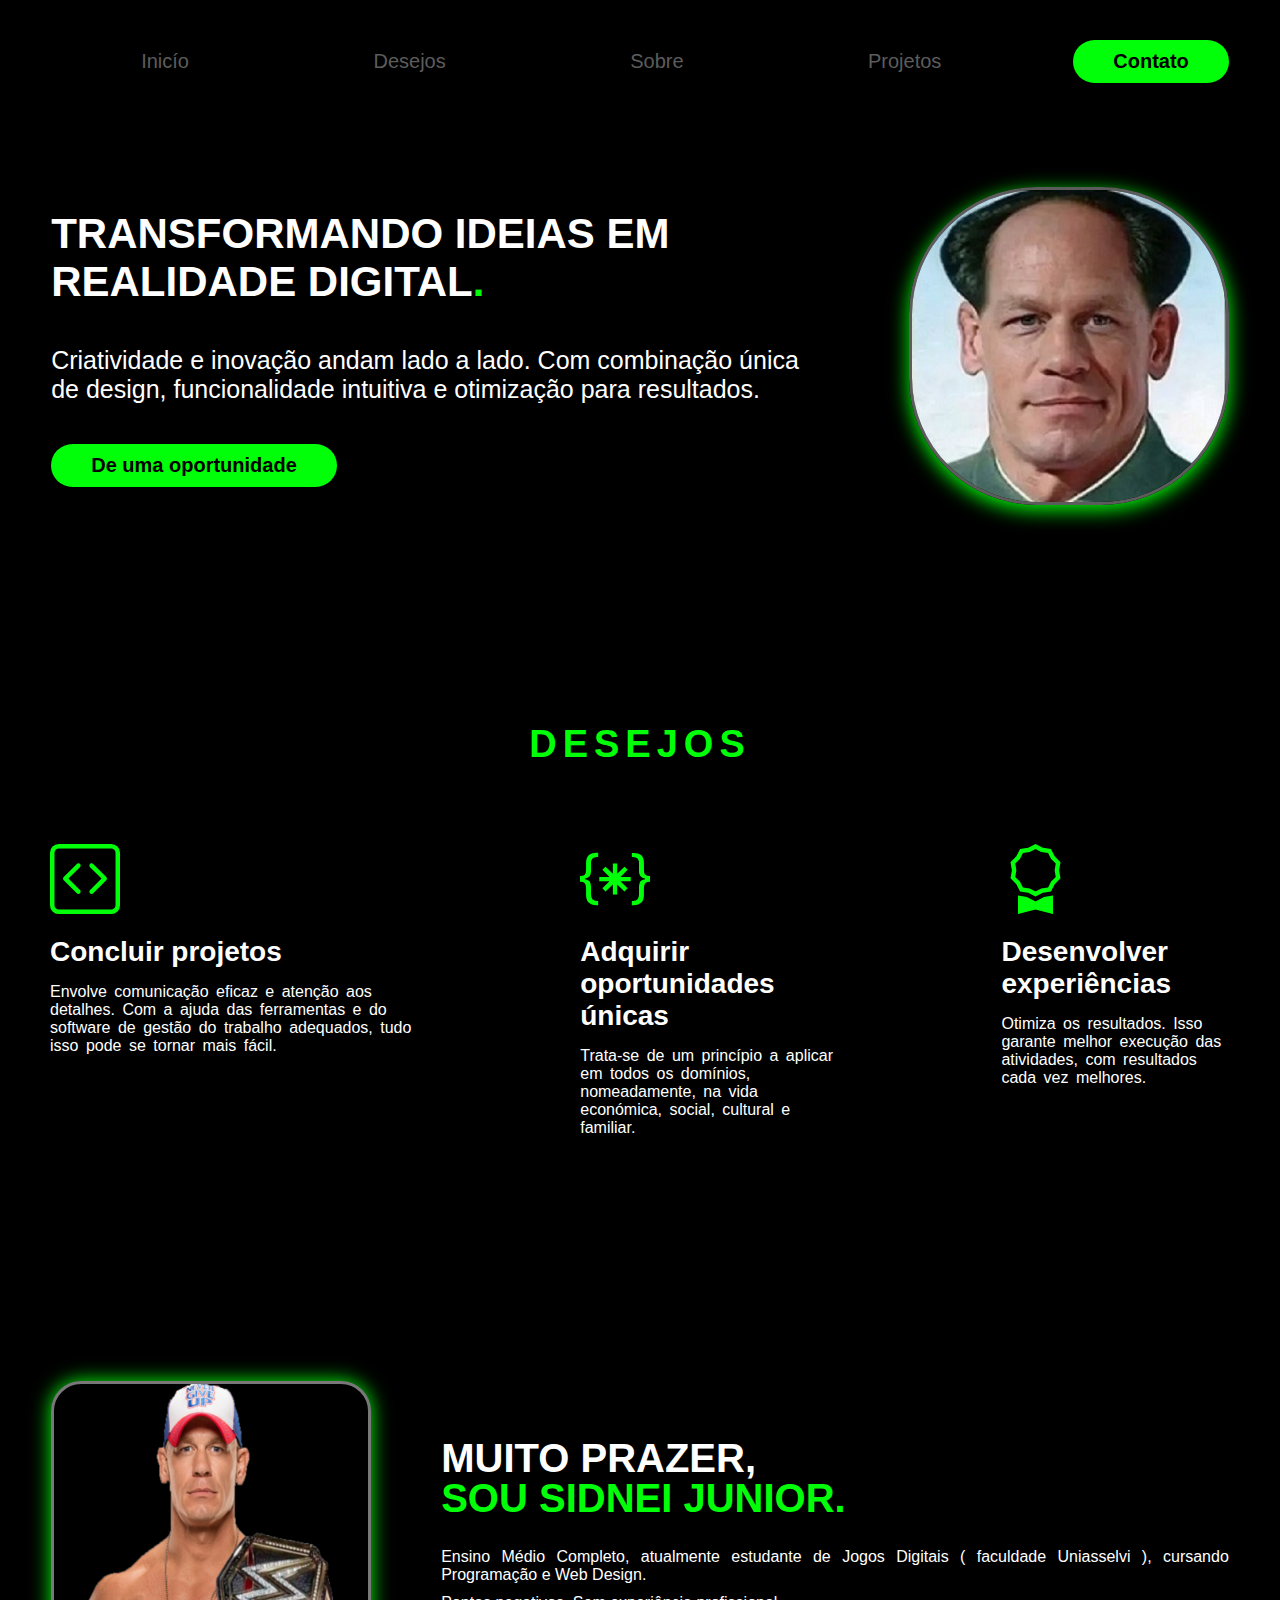
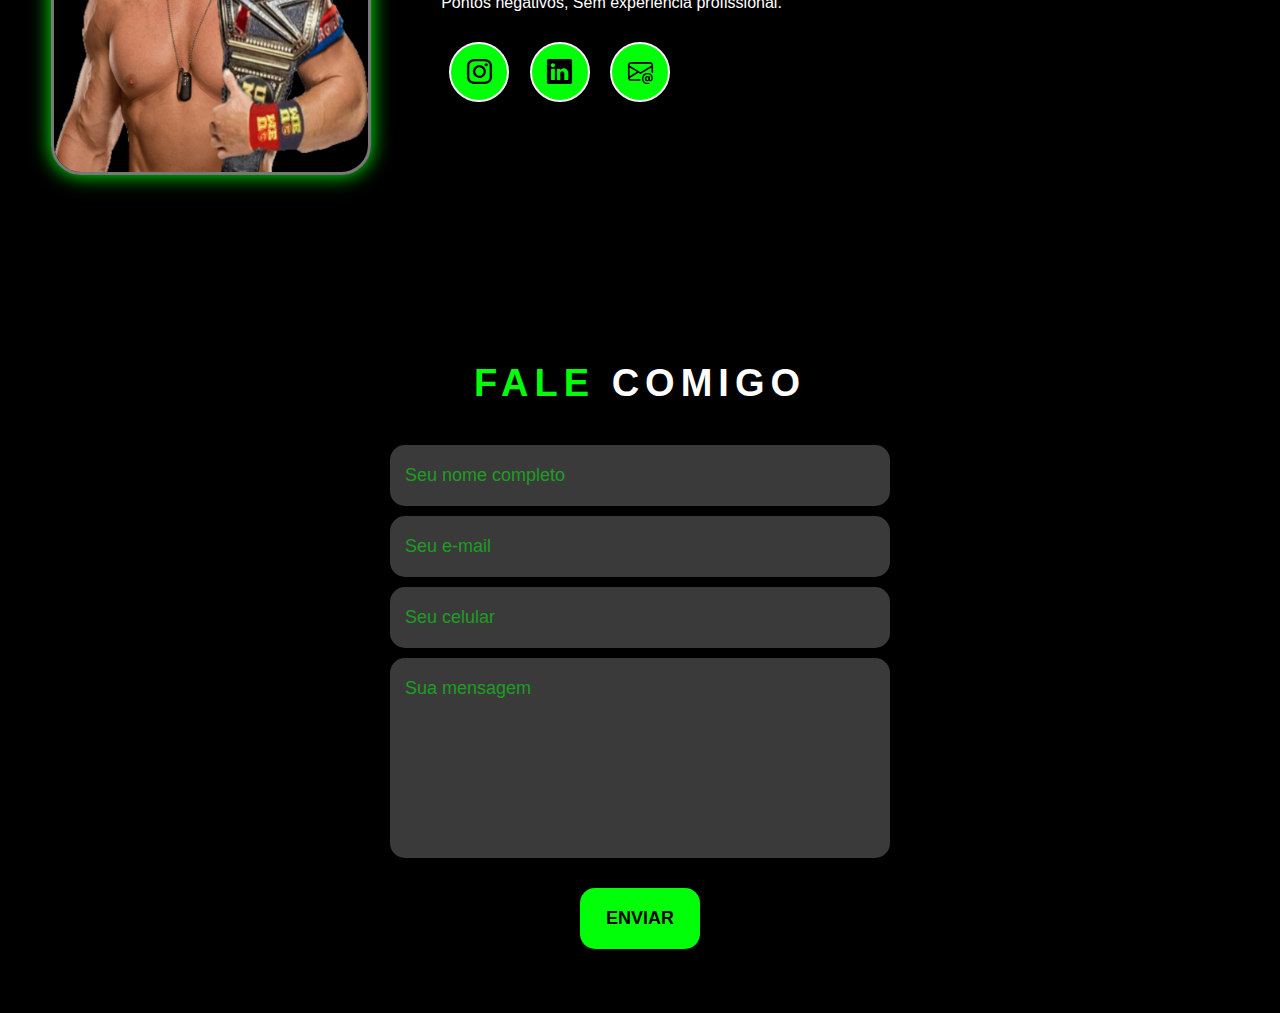
==== Portfólio/index.html @ b87bb200 "Add files via upload" ====
<!DOCTYPE html>
<html lang="pt-br">

<head>
    <meta charset="UTF-8">
    <meta name="viewport" content="width=device-width, initial-scale=1.0">
    <link rel="preconnect" href="https://fonts.googleapis.com">
    <link rel="preconnect" href="https://fonts.gstatic.com" crossorigin>
    <link rel="stylesheet" href="https://cdn.jsdelivr.net/npm/bootstrap-icons@1.11.1/font/bootstrap-icons.css">
    <link rel="stylesheet" href="style.css">
    <title>Portfólio Online</title>
</head>

<body>
    <header>
        <div class="interface">
            <nav class="menu">
                <ul>
                    <li><a href="#">Inicío</a></li>
                    <li><a href="#">Desejos</a></li>
                    <li><a href="#">Sobre</a></li>
                    <li><a href="#">Projetos</a></li>
                </ul>
            </nav>
            <div class="btn_contato">
                <a href="#">
                    <button>Contato</button>
                </a>
            </div>
        </div>
    </header>
    <main><!--A tag main refere-se ao conteúdo principal da pagina-->
        <section class="topo_site">
            <div class="interface">
                <div class="flex"><!--classe para os conteudos gerais-->
                    <div class="lado_esq">
                        <h1>TRANSFORMANDO IDEIAS EM REALIDADE DIGITAL<span>.</span></h1>
                        <p>Criatividade e inovação andam lado a lado. Com combinação única de design, funcionalidade
                            intuitiva e otimização para resultados.</p>
                        <div class="btn_contato">
                            <a href="#">
                                <button>De uma oportunidade</button>
                            </a>
                        </div>
                    </div>
                    <div class="image">
                        <img src="images/tome.jpg" alt="imagem">
                    </div>
                </div>
            </div>
        </section>
        <section class="desejos">
            <div class="interface">
                <h2 class="titulo">DESEJOS</h2>
                <div class="flex">
                    <div class="desejos_box">
                        <i class="bi bi-code-square"></i>
                    <h3>Concluir projetos</h3>
                    <p>Envolve comunicação eficaz e atenção aos detalhes. Com a ajuda das ferramentas e do software de gestão do trabalho adequados, tudo isso pode se tornar mais fácil.</p>
                    </div>
                    <div class="desejos_box">
                        <i class="bi bi-braces-asterisk"></i>
                    <h3>Adquirir oportunidades únicas</h3>
                    <p>Trata-se de um princípio a aplicar em todos os domínios, nomeadamente, na vida económica, social, cultural e familiar.</p>
                    </div>
                    <div class="desejos_box">
                        <i class="bi bi-award"></i>
                      <h3>Desenvolver experiências</h3>
                      <p>Otimiza os resultados. Isso garante melhor execução das atividades, com resultados cada vez melhores.</p>
                    </div>
                </div>
            </div>
        </section>
        <section class="sobre">
            <div class="interface">
                <div class="flex">
                    <div class="image_sobre">
                        <img src="images/jhoncena.png" alt="imagem_sobre">
                    </div>
                    <div class="txt_sobre">
                        <h2>MUITO PRAZER, <span>SOU SIDNEI JUNIOR.</span></h2>
                        <p>Ensino Médio Completo, atualmente estudante de Jogos Digitais ( faculdade Uniasselvi ), cursando Programação e Web Design.</p>
                        <p>Pontos negativos, Sem experiência profissional.</p>
                        <div class="btn_social">
                            <a href="#"><button><i class="bi bi-instagram"></i></button></a>
                            <a href="#"><button><i class="bi bi-linkedin"></i></button></a>
                            <a href="#"><button><i class="bi bi-envelope-at"></i></button></a>
                        </div>
                    </div>
                </div>
            </div>
        </section>
        <section class="formulario">
            <div class="interface">
                <h2 class="titulo">FALE <span>COMIGO</span></h2>
                <form action="">
                    <input type="text" name="" id="" placeholder="Seu nome completo" required>
                    <input type="text" name="" id="" placeholder="Seu e-mail" required>
                    <input type="text" name="" id="" placeholder="Seu celular">
                    <textarea name="" id="" placeholder="Sua mensagem" required></textarea>
                    <div class="btn_enviar">
                        <input type="submit" value="ENVIAR">
                    </div>
                </form>
            </div>
        </section>
    </main>
</body>

</html>
---- Portfólio/style.css ----
*{
    margin:0;
    padding: 0;
    box-sizing: border-box;
    font-family: 'Noto Sans', sans-serif;
}

body{
    background-color: black;
    height: 100vh;
}
.interface{
    max-width: 1280px;
    margin: 0 auto;
}
header{
    padding: 40px 4%;
}
header>.interface{
    display: flex;
    align-items: center;
    justify-content: space-between;
}
header a{
    color: #5c5c5c;
    text-decoration: none;
    display: inline-block;
    transition: .2s;
}
header a:hover{/*-Quando coloca o cursor no objeto-*/
    color: white;
    transform:scale(1.05);/*-Zoom-*/
} 
header nav ul{
    list-style-type:none;
}
header nav ul li{
    display: inline-block;
    padding: 0px 90px;
    font-size: 20px;
}
.btn_contato button{
    padding: 10px 40px;
    font-size: 20px;
    font-weight: 600;
    background-color: #00ff08;
    border: 0;
    border-radius: 30px;
    cursor: pointer;
    transition: .2s;
}
button:hover, form .btn_enviar input:hover{
    box-shadow: 0px 0px 8px #00ff08;
    transform: scale(1.05);
}
section.topo_site{
    padding: 5vw 4%;
    margin-bottom: 150px;
}
.flex{
    display: flex;
}
section.topo_site .flex{
    align-items: center;
    justify-content: center;
    gap: 90px;
} 
.topo_site h1{
    color: white;
    font-size: 42px;
}
.topo_site .lado_esq h1 span{
    color: #00ff08;
}
.topo_site .lado_esq p{
    color: white;
    margin: 40px 0px;
    font-size: 25px;
}
.topo_site .image img{
    width: 25vw;
    border-radius: 40%;
    border: 3px solid #5c5c5c;
    box-shadow: 0px 5px 20px #00ff08;
    position: relative;
    animation: flutuar 2s ease-in-out /*<-velocidade do objeto*/ infinite alternate;
}
@keyframes flutuar{
    0%{
        top:0;
    }
    100%{
        top:40px;
    }
}
section .desejos{
    padding: 5vw 4%;
}
section.desejos .flex{
    gap: 60px;
}
h2.titulo{
    color: #00ff08;
    font-size: 38px;
    text-align: center;
    letter-spacing: 6px;
    font-weight: 700;
}
h2.titulo span{
    color: white;
}
.desejos .desejos_box{
    color: white; 
    padding: 30px 50px;
    border-radius: 20px;
    margin-top: 45px;
    transition: .2s;
}
.desejos .desejos_box:hover{
    transform: scale(1.05);
    box-shadow: 0 0 20px rgba(255, 255, 255, 0.41);
}
.desejos .desejos_box i{
    font-size: 70px;
    color: #00ff08;
}
.desejos .desejos_box h3{
    font-size: 28px;
    margin: 15px 0;
}
.desejos .desejos_box p{
    word-spacing: 3px;
}
section.sobre{
    padding: 5vw 4%;
    margin-top: 150px;
}
.sobre .image_sobre img{
    width: 25vw;
    border: 3px solid rgba(255, 255, 255, 0.47);
    border-radius: 30px;
    box-shadow: 0px 0px 20px #00ff08;
}
.sobre .txt_sobre{
    color: white;
}
section.sobre .flex{
    align-items: center;
    gap:70px;
}
.sobre .txt_sobre h2{
    font-size: 40px;
    line-height: 40px;
    margin-bottom: 30px;
}
.sobre .txt_sobre h2 span{
    color: #00ff08;
    display: block;
}
.sobre .txt_sobre p{
    margin: 10px 0;
    text-align: justify;
}
.sobre .txt_sobre .btn_social button{
    width: 60px;
    height: 60px;
    border-radius: 50%;
    border: 2px solid white;
    background-color: #00ff08;
    font-size: 25px;
    cursor: pointer;
    margin: 20px 8px;
    transition: .2s;
}
section.formulario{
    padding: 5vw 4%;
    margin-top: 55px;
}
form{
    max-width: 500px;
    margin: 0 auto;
    display: flex;
    justify-content: center;
    flex-direction: column;
    gap:10px;
    margin-top: 40px;
}
form input, form textarea{
    width: 100%;
    background-color: rgb(58, 58, 58);
    border: 0;
    outline: 0;
    padding: 20px 15px;
    border-radius: 15px;
    color: white;
    font-size: 18px;
}
form input::placeholder{
    color: #00ff0883;
}
form textarea::placeholder{
    color: #00ff0883;
}
form textarea{
    resize: none;
    height: 200px;
}
form .btn_enviar{
    margin-top: 20px;
    text-align: center;
}
form .btn_enviar input{
    width: 120px;
    background-color: #00ff08;
    color: black;
    font-weight: 600;
    cursor: pointer;
    transition: .2s;
}
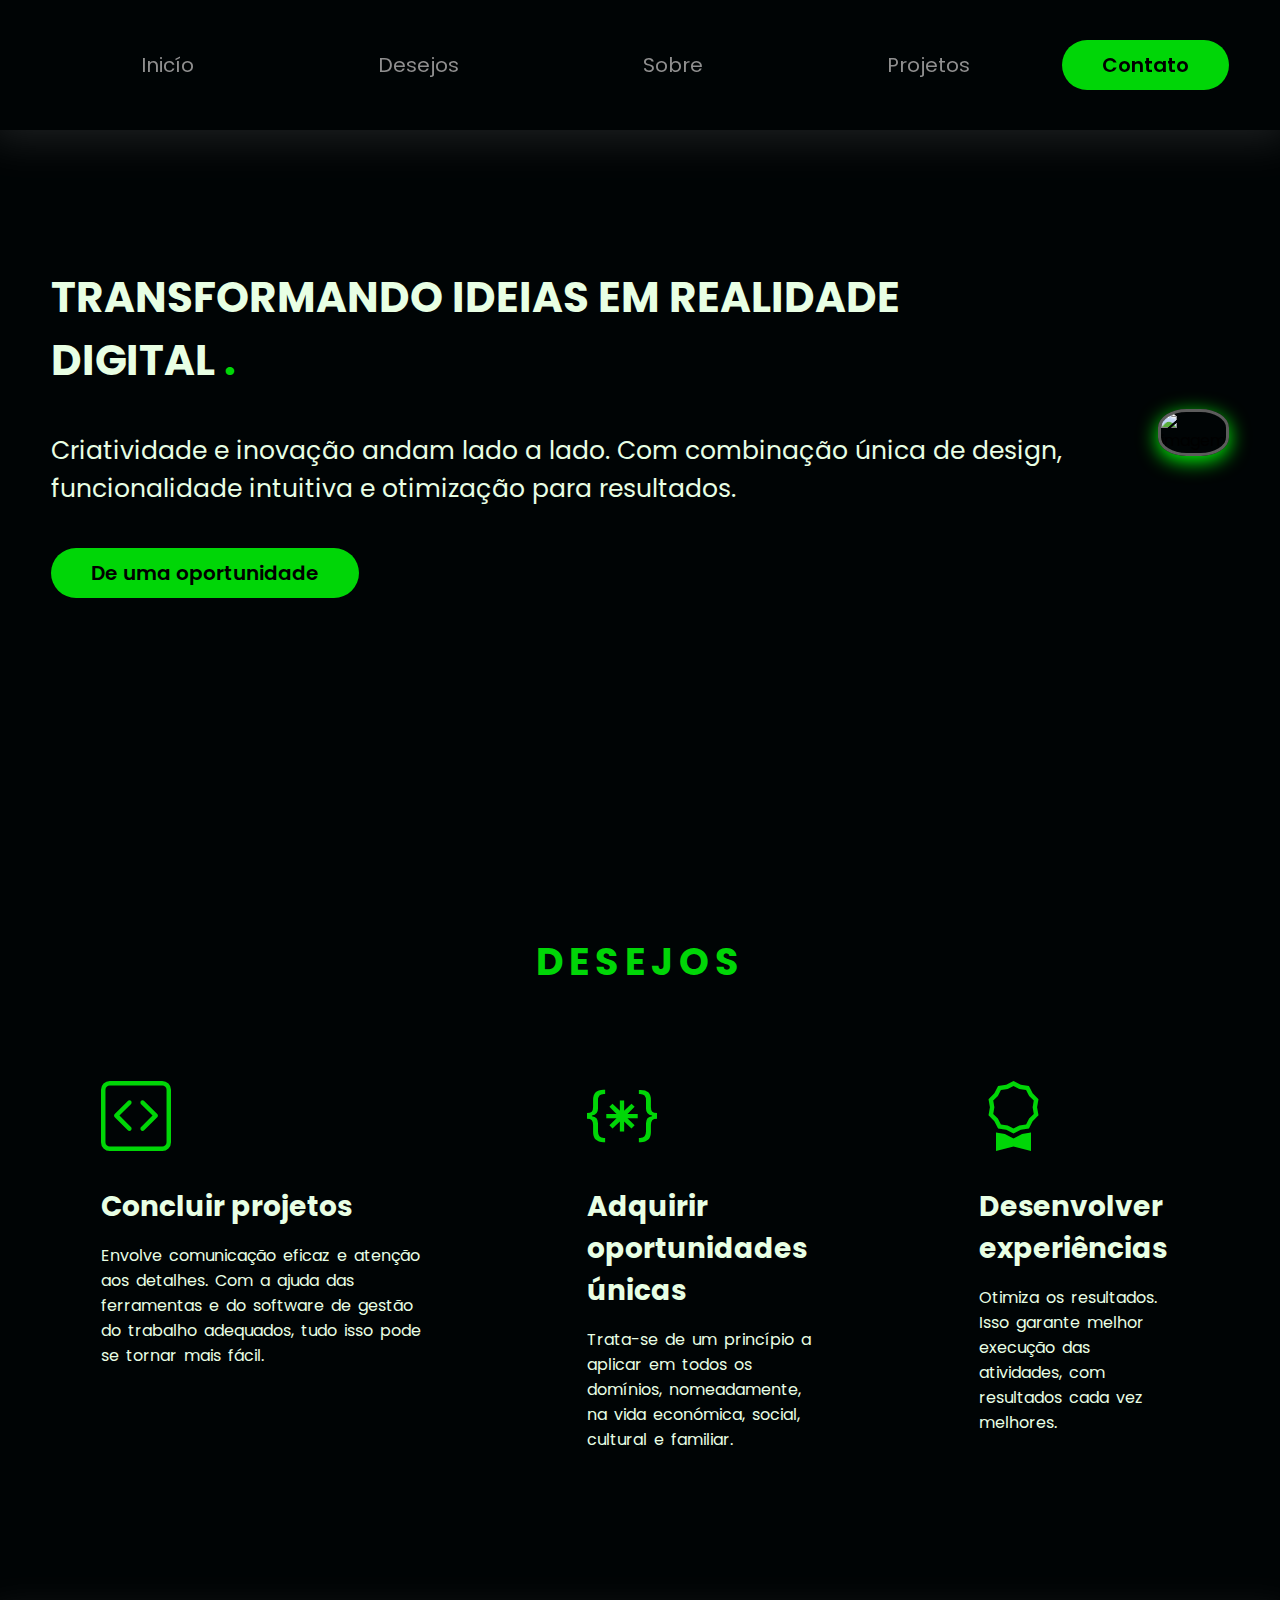
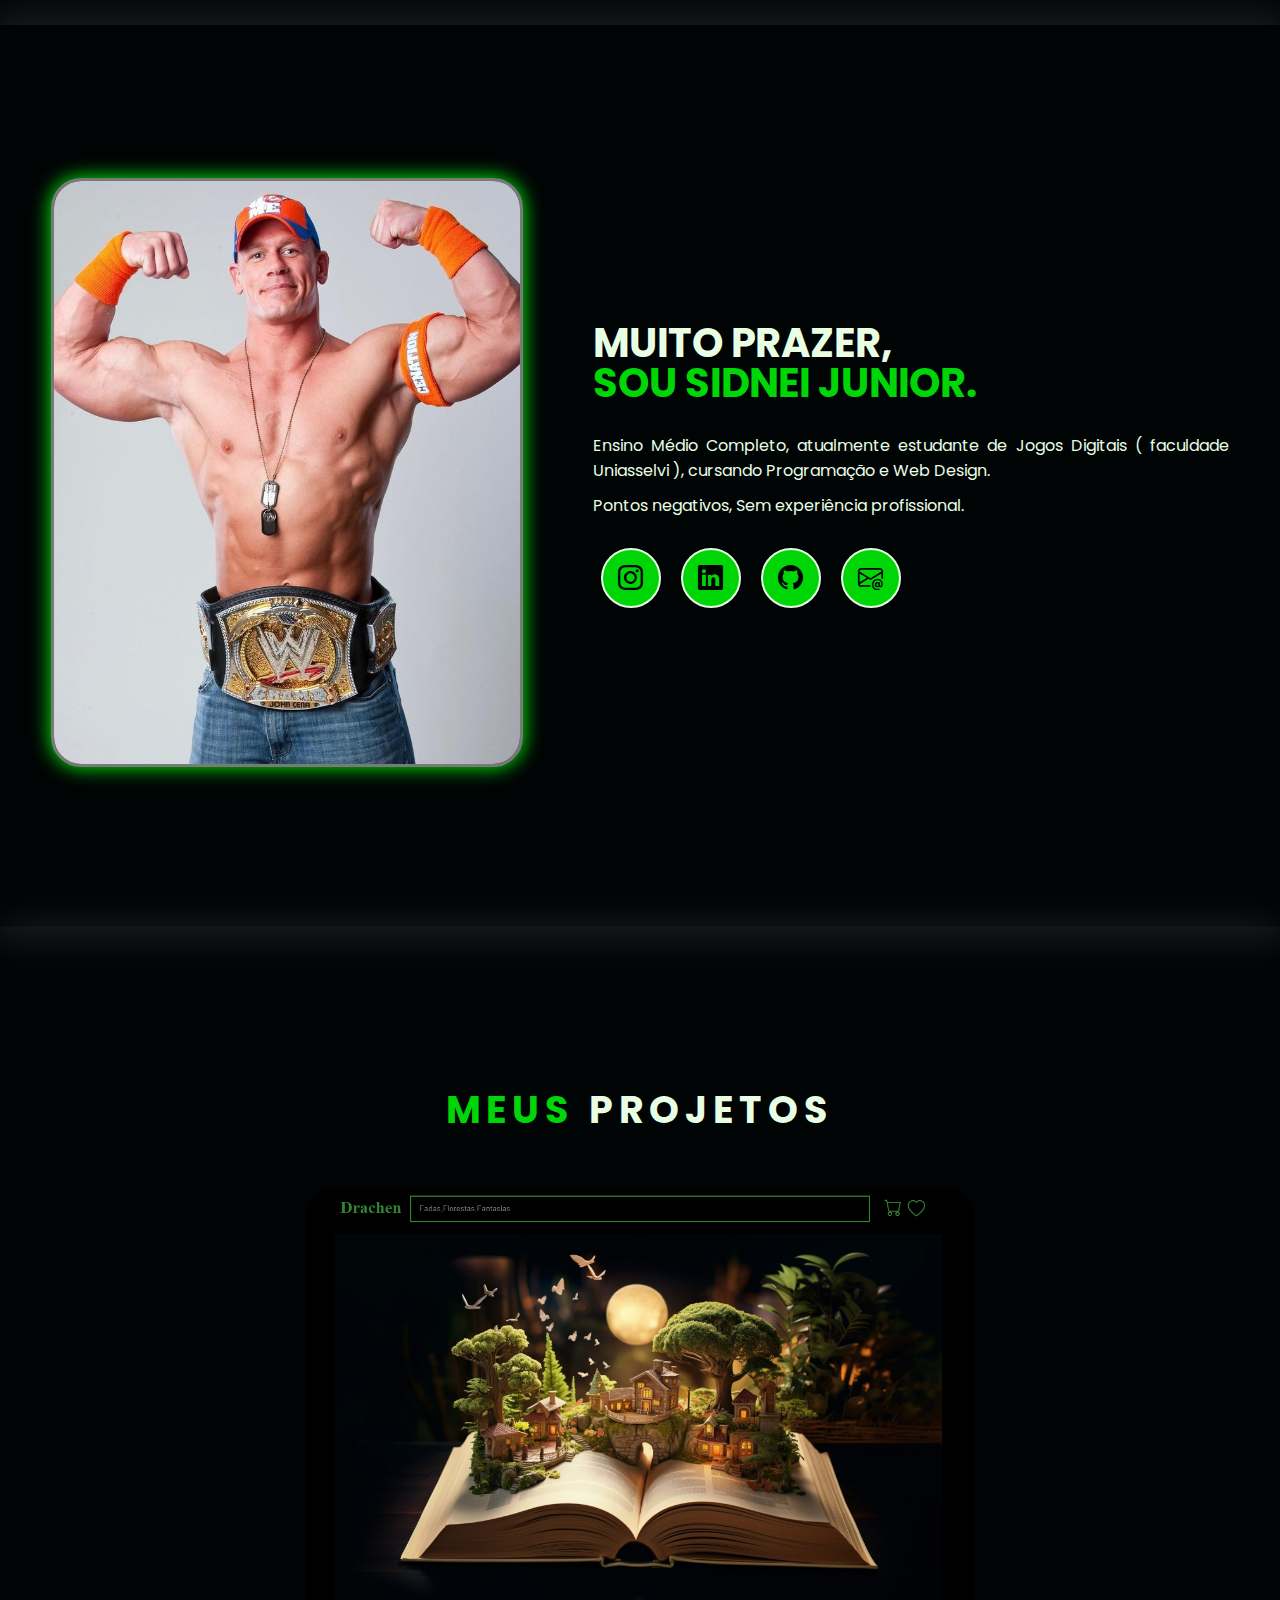
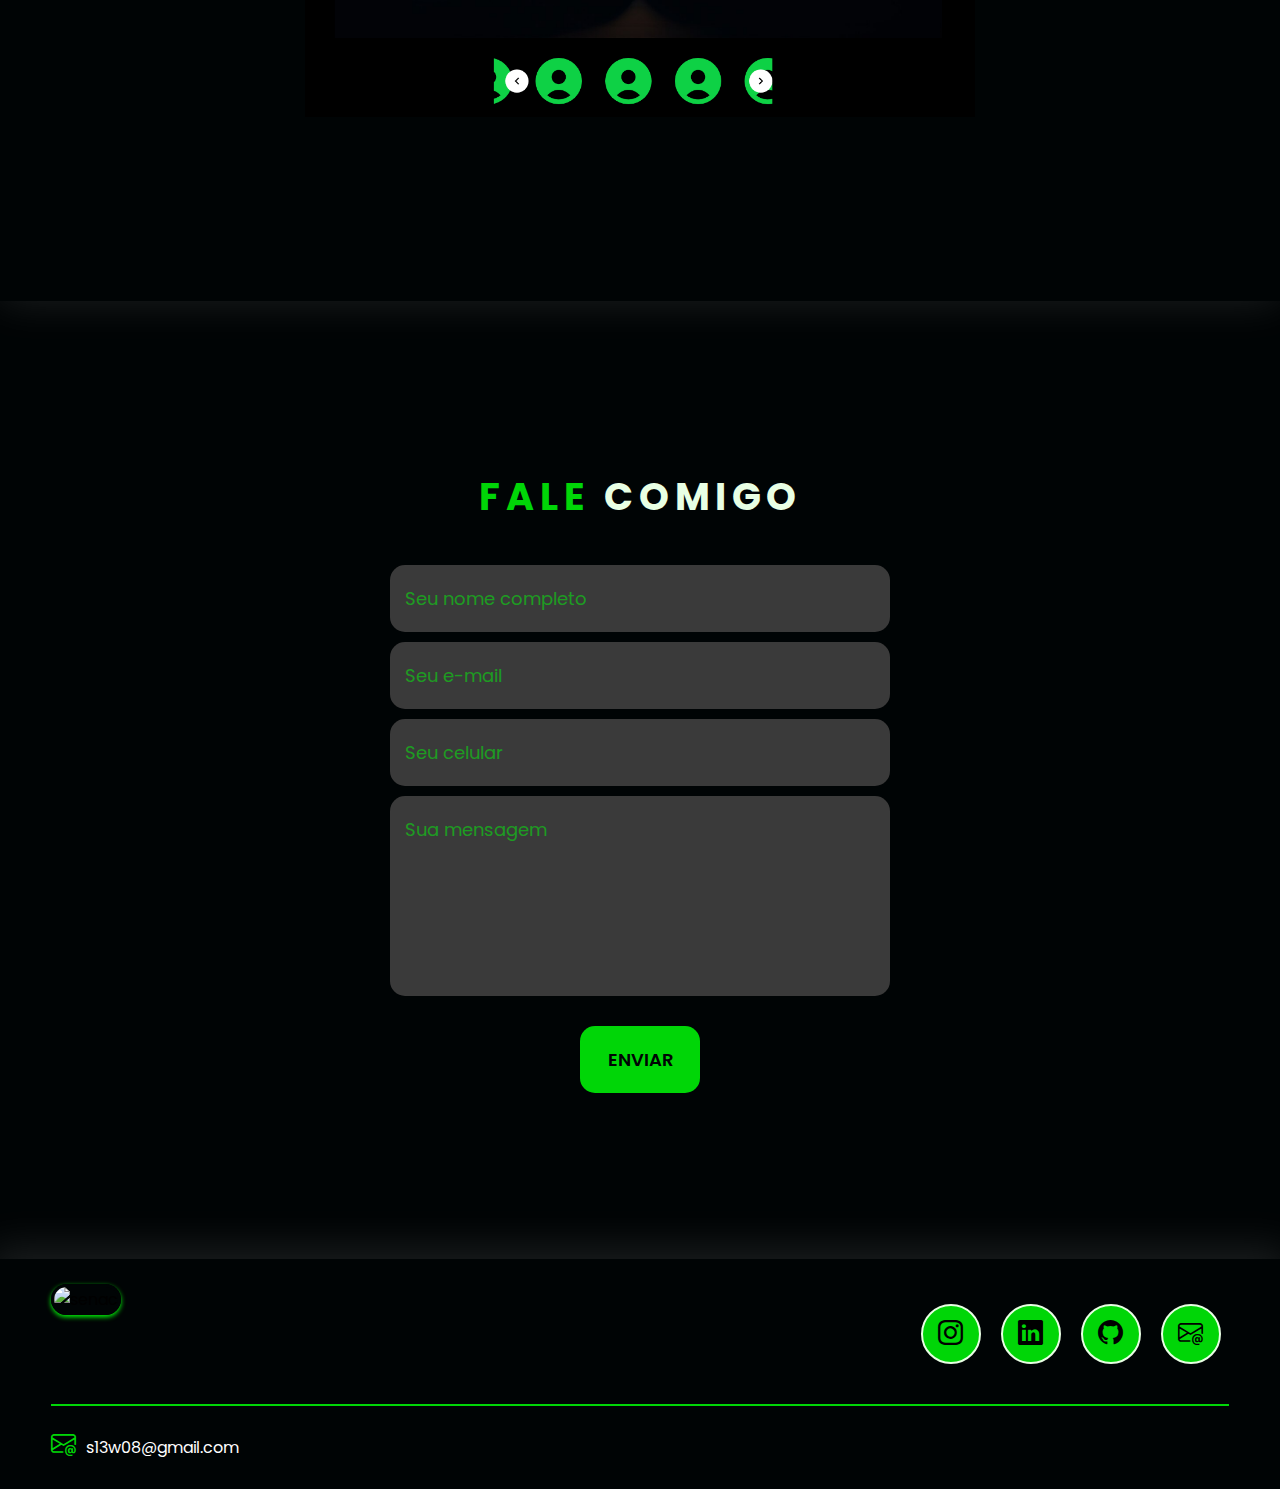
==== commit dbe11837: "Add files via upload" ====
--- a/Portfólio/index.html
+++ b/Portfólio/index.html
@@ -6,6 +6,7 @@
     <meta name="viewport" content="width=device-width, initial-scale=1.0">
     <link rel="preconnect" href="https://fonts.googleapis.com">
     <link rel="preconnect" href="https://fonts.gstatic.com" crossorigin>
+    <link href="https://fonts.googleapis.com/css2?family=Poppins:wght@100;200;300;400&display=swap" rel="stylesheet">
     <link rel="stylesheet" href="https://cdn.jsdelivr.net/npm/bootstrap-icons@1.11.1/font/bootstrap-icons.css">
     <link rel="stylesheet" href="style.css">
     <title>Portfólio Online</title>
@@ -16,25 +17,25 @@
         <div class="interface">
             <nav class="menu">
                 <ul>
-                    <li><a href="#">Inicío</a></li>
-                    <li><a href="#">Desejos</a></li>
-                    <li><a href="#">Sobre</a></li>
-                    <li><a href="#">Projetos</a></li>
+                    <li><a href="#inicio">Inicío</a></li>
+                    <li><a href="#desejos">Desejos</a></li>
+                    <li><a href="#sobre">Sobre</a></li>
+                    <li><a href="#projetos">Projetos</a></li>
                 </ul>
             </nav>
             <div class="btn_contato">
-                <a href="#">
+                <a href="#contato">
                     <button>Contato</button>
                 </a>
             </div>
         </div>
     </header>
     <main><!--A tag main refere-se ao conteúdo principal da pagina-->
-        <section class="topo_site">
+        <section class="topo_site" id="inicio">
             <div class="interface">
                 <div class="flex"><!--classe para os conteudos gerais-->
                     <div class="lado_esq">
-                        <h1>TRANSFORMANDO IDEIAS EM REALIDADE DIGITAL<span>.</span></h1>
+                        <h1>TRANSFORMANDO IDEIAS EM REALIDADE DIGITAL<span> .</span></h1>
                         <p>Criatividade e inovação andam lado a lado. Com combinação única de design, funcionalidade
                             intuitiva e otimização para resultados.</p>
                         <div class="btn_contato">
@@ -46,51 +47,64 @@
                     <div class="image">
                         <img src="images/tome.jpg" alt="imagem">
                     </div>
-                </div>
+                </div> 
             </div>
         </section>
-        <section class="desejos">
+        <section class="desejos" id="desejos">
             <div class="interface">
                 <h2 class="titulo">DESEJOS</h2>
                 <div class="flex">
                     <div class="desejos_box">
                         <i class="bi bi-code-square"></i>
-                    <h3>Concluir projetos</h3>
-                    <p>Envolve comunicação eficaz e atenção aos detalhes. Com a ajuda das ferramentas e do software de gestão do trabalho adequados, tudo isso pode se tornar mais fácil.</p>
+                        <h3>Concluir projetos</h3>
+                        <p>Envolve comunicação eficaz e atenção aos detalhes. Com a ajuda das ferramentas e do software
+                            de gestão do trabalho adequados, tudo isso pode se tornar mais fácil.</p>
                     </div>
                     <div class="desejos_box">
                         <i class="bi bi-braces-asterisk"></i>
-                    <h3>Adquirir oportunidades únicas</h3>
-                    <p>Trata-se de um princípio a aplicar em todos os domínios, nomeadamente, na vida económica, social, cultural e familiar.</p>
+                        <h3>Adquirir oportunidades únicas</h3>
+                        <p>Trata-se de um princípio a aplicar em todos os domínios, nomeadamente, na vida económica,
+                            social, cultural e familiar.</p>
                     </div>
                     <div class="desejos_box">
                         <i class="bi bi-award"></i>
-                      <h3>Desenvolver experiências</h3>
-                      <p>Otimiza os resultados. Isso garante melhor execução das atividades, com resultados cada vez melhores.</p>
+                        <h3>Desenvolver experiências</h3>
+                        <p>Otimiza os resultados. Isso garante melhor execução das atividades, com resultados cada vez
+                            melhores.</p>
                     </div>
                 </div>
             </div>
         </section>
-        <section class="sobre">
+        <section class="sobre" id="sobre">
             <div class="interface">
                 <div class="flex">
                     <div class="image_sobre">
-                        <img src="images/jhoncena.png" alt="imagem_sobre">
+                        <img src="images/jhoncena apenas.jpg" alt="imagem_sobre">
                     </div>
                     <div class="txt_sobre">
                         <h2>MUITO PRAZER, <span>SOU SIDNEI JUNIOR.</span></h2>
-                        <p>Ensino Médio Completo, atualmente estudante de Jogos Digitais ( faculdade Uniasselvi ), cursando Programação e Web Design.</p>
+                        <p>Ensino Médio Completo, atualmente estudante de Jogos Digitais ( faculdade Uniasselvi ),
+                            cursando Programação e Web Design.</p>
                         <p>Pontos negativos, Sem experiência profissional.</p>
                         <div class="btn_social">
                             <a href="#"><button><i class="bi bi-instagram"></i></button></a>
                             <a href="#"><button><i class="bi bi-linkedin"></i></button></a>
+                            <a href="#"><button><i class="bi bi-github"></i></button></a>
                             <a href="#"><button><i class="bi bi-envelope-at"></i></button></a>
                         </div>
                     </div>
                 </div>
             </div>
         </section>
-        <section class="formulario">
+        <section class="portfolio" id="projetos">
+            <div class="interface">
+                <h2 class="titulo">MEUS<span> PROJETOS</span></h2>
+                <div class="flex">
+                    <div class="img_port" style="background-image: url(images/drachen.png);"></div>
+                </div>
+            </div>
+        </section>
+        <section class="formulario" id="contato">
             <div class="interface">
                 <h2 class="titulo">FALE <span>COMIGO</span></h2>
                 <form action="">
@@ -105,6 +119,27 @@
             </div>
         </section>
     </main>
+    <footer>
+        <div class="interface">
+            <div class="linha_footer">
+                <div class="flex">
+                    <div class="logo_footer">
+                        <img src="images/outra.jpg" alt="senac">
+                    </div>
+                    <div class="btn_social">
+                        <a href="#"><button><i class="bi bi-instagram"></i></button></a>
+                        <a href="#"><button><i class="bi bi-linkedin"></i></button></a>
+                        <a href="#"><button><i class="bi bi-github"></i></button></a>
+                        <a href="#"><button><i class="bi bi-envelope-at"></i></button></a>
+                    </div>
+                </div>
+            </div>
+            <div class="linha_footer borda">
+                <p><i class="bi bi-envelope-at"></i><a href="mailto:s13w08@gmail.com">s13w08@gmail.com</a></p>
+            </div>
+        </div>
+    </footer>
+    <script src="script.js"></script>
 </body>
 
 </html>--- a/Portfólio/style.css
+++ b/Portfólio/style.css
@@ -2,12 +2,15 @@
     margin:0;
     padding: 0;
     box-sizing: border-box;
-    font-family: 'Noto Sans', sans-serif;
+    font-family: 'Poppins', sans-serif;
 }
 
 body{
-    background-color: black;
+    background-color: #000405;
     height: 100vh;
+}
+html{
+    scroll-behavior: smooth;
 }
 .interface{
     max-width: 1280px;
@@ -15,6 +18,13 @@
 }
 header{
     padding: 40px 4%;
+    box-shadow: 0 0 40px 10px #ffffff1d;
+    position: fixed;
+    top: 0;
+    left: 0;
+    right: 0;
+    z-index: 1;
+    background-color: #000405;
 }
 header>.interface{
     display: flex;
@@ -22,13 +32,13 @@
     justify-content: space-between;
 }
 header a{
-    color: #5c5c5c;
+    color: #8F8F8F;
     text-decoration: none;
     display: inline-block;
     transition: .2s;
 }
 header a:hover{/*-Quando coloca o cursor no objeto-*/
-    color: white;
+    color: #fff;
     transform:scale(1.05);/*-Zoom-*/
 } 
 header nav ul{
@@ -43,37 +53,39 @@
     padding: 10px 40px;
     font-size: 20px;
     font-weight: 600;
-    background-color: #00ff08;
+    background-color: #00D607;
     border: 0;
     border-radius: 30px;
     cursor: pointer;
-    transition: .2s;
-}
+    transition: .2s;   
+}
+
 button:hover, form .btn_enviar input:hover{
     box-shadow: 0px 0px 8px #00ff08;
     transform: scale(1.05);
 }
-section.topo_site{
-    padding: 5vw 4%;
-    margin-bottom: 150px;
+.topo_site{
+    padding: 13vw 4%;
+    margin-bottom: 40px;
+    margin-top: 100px;
 }
 .flex{
     display: flex;
 }
-section.topo_site .flex{
+.topo_site .flex{
     align-items: center;
     justify-content: center;
     gap: 90px;
 } 
 .topo_site h1{
-    color: white;
+    color: #E8FFE4;
     font-size: 42px;
 }
 .topo_site .lado_esq h1 span{
-    color: #00ff08;
+    color: #00D607;
 }
 .topo_site .lado_esq p{
-    color: white;
+    color: #E8FFE4;
     margin: 40px 0px;
     font-size: 25px;
 }
@@ -93,27 +105,28 @@
         top:40px;
     }
 }
-section .desejos{
-    padding: 5vw 4%;
-}
-section.desejos .flex{
+.desejos{
+    padding: 10vw 4%;
+}
+.desejos .flex{
     gap: 60px;
 }
 h2.titulo{
-    color: #00ff08;
+    color: #00D607;
     font-size: 38px;
     text-align: center;
     letter-spacing: 6px;
     font-weight: 700;
 }
 h2.titulo span{
-    color: white;
+    color: #E8FFE4;
 }
 .desejos .desejos_box{
-    color: white; 
+    color: #E8FFE4; 
     padding: 30px 50px;
     border-radius: 20px;
     margin-top: 45px;
+    margin-bottom: 15px;
     transition: .2s;
 }
 .desejos .desejos_box:hover{
@@ -122,7 +135,7 @@
 }
 .desejos .desejos_box i{
     font-size: 70px;
-    color: #00ff08;
+    color: #00D607;
 }
 .desejos .desejos_box h3{
     font-size: 28px;
@@ -131,20 +144,20 @@
 .desejos .desejos_box p{
     word-spacing: 3px;
 }
-section.sobre{
-    padding: 5vw 4%;
-    margin-top: 150px;
+.sobre{
+    padding: 12vw 4%;
+    box-shadow: 0 0 40px 10px #ffffff1d;
 }
 .sobre .image_sobre img{
-    width: 25vw;
+    width: 100%;
     border: 3px solid rgba(255, 255, 255, 0.47);
     border-radius: 30px;
     box-shadow: 0px 0px 20px #00ff08;
 }
 .sobre .txt_sobre{
-    color: white;
-}
-section.sobre .flex{
+    color: #E8FFE4;
+}
+.sobre .flex{
     align-items: center;
     gap:70px;
 }
@@ -154,27 +167,45 @@
     margin-bottom: 30px;
 }
 .sobre .txt_sobre h2 span{
-    color: #00ff08;
+    color: #00D607;
     display: block;
 }
 .sobre .txt_sobre p{
     margin: 10px 0;
     text-align: justify;
 }
-.sobre .txt_sobre .btn_social button{
+ .btn_social button{
     width: 60px;
     height: 60px;
     border-radius: 50%;
-    border: 2px solid white;
-    background-color: #00ff08;
+    border: 2px solid #E8FFE4;
+    background-color: #00D607;
     font-size: 25px;
     cursor: pointer;
     margin: 20px 8px;
     transition: .2s;
 }
-section.formulario{
-    padding: 5vw 4%;
-    margin-top: 55px;
+.btn_social button:hover{
+    background-color: #E8FFE4;
+    transition: 0.5s;
+}
+.portfolio{
+    padding: 12vw 4%;
+    box-shadow: 0 0 40px 0px #ffffff1d;
+}
+.img_port{
+    width: 670px;
+    height: 560px;
+    background-size: 100%;
+    background-repeat: no-repeat;
+    border-radius: 30px;
+}
+.portfolio .flex{
+    justify-content: space-around;
+    margin-top: 50px;
+}
+.formulario{
+    padding: 13vw 4%;
 }
 form{
     max-width: 500px;
@@ -192,7 +223,7 @@
     outline: 0;
     padding: 20px 15px;
     border-radius: 15px;
-    color: white;
+    color: #fff;
     font-size: 18px;
 }
 form input::placeholder{
@@ -211,9 +242,37 @@
 }
 form .btn_enviar input{
     width: 120px;
-    background-color: #00ff08;
-    color: black;
+    background-color: #00D607;
+    color: #000405;
     font-weight: 600;
     cursor: pointer;
     transition: .2s;
+}
+footer .logo_footer img{
+    width: 100px;
+    border-radius: 50px;
+    border: 3px solid #000405;
+    box-shadow:0px 2px 5px #00ff08 ;
+}
+footer{
+    padding: 5px 4%;
+    box-shadow: 0 0 40px 10px #ffffff1d;
+}
+footer .flex{
+    justify-content: space-between;
+}
+.borda{
+    border-top: 2px solid #00D607;
+}
+footer .linha_footer{
+    padding: 20px 0;
+}
+footer .linha_footer p i{
+    color: #00D607;
+    font-size: 25px;
+}
+footer .linha_footer p a{
+    color: #fff;
+    text-decoration: none;
+    margin-left: 10px;
 }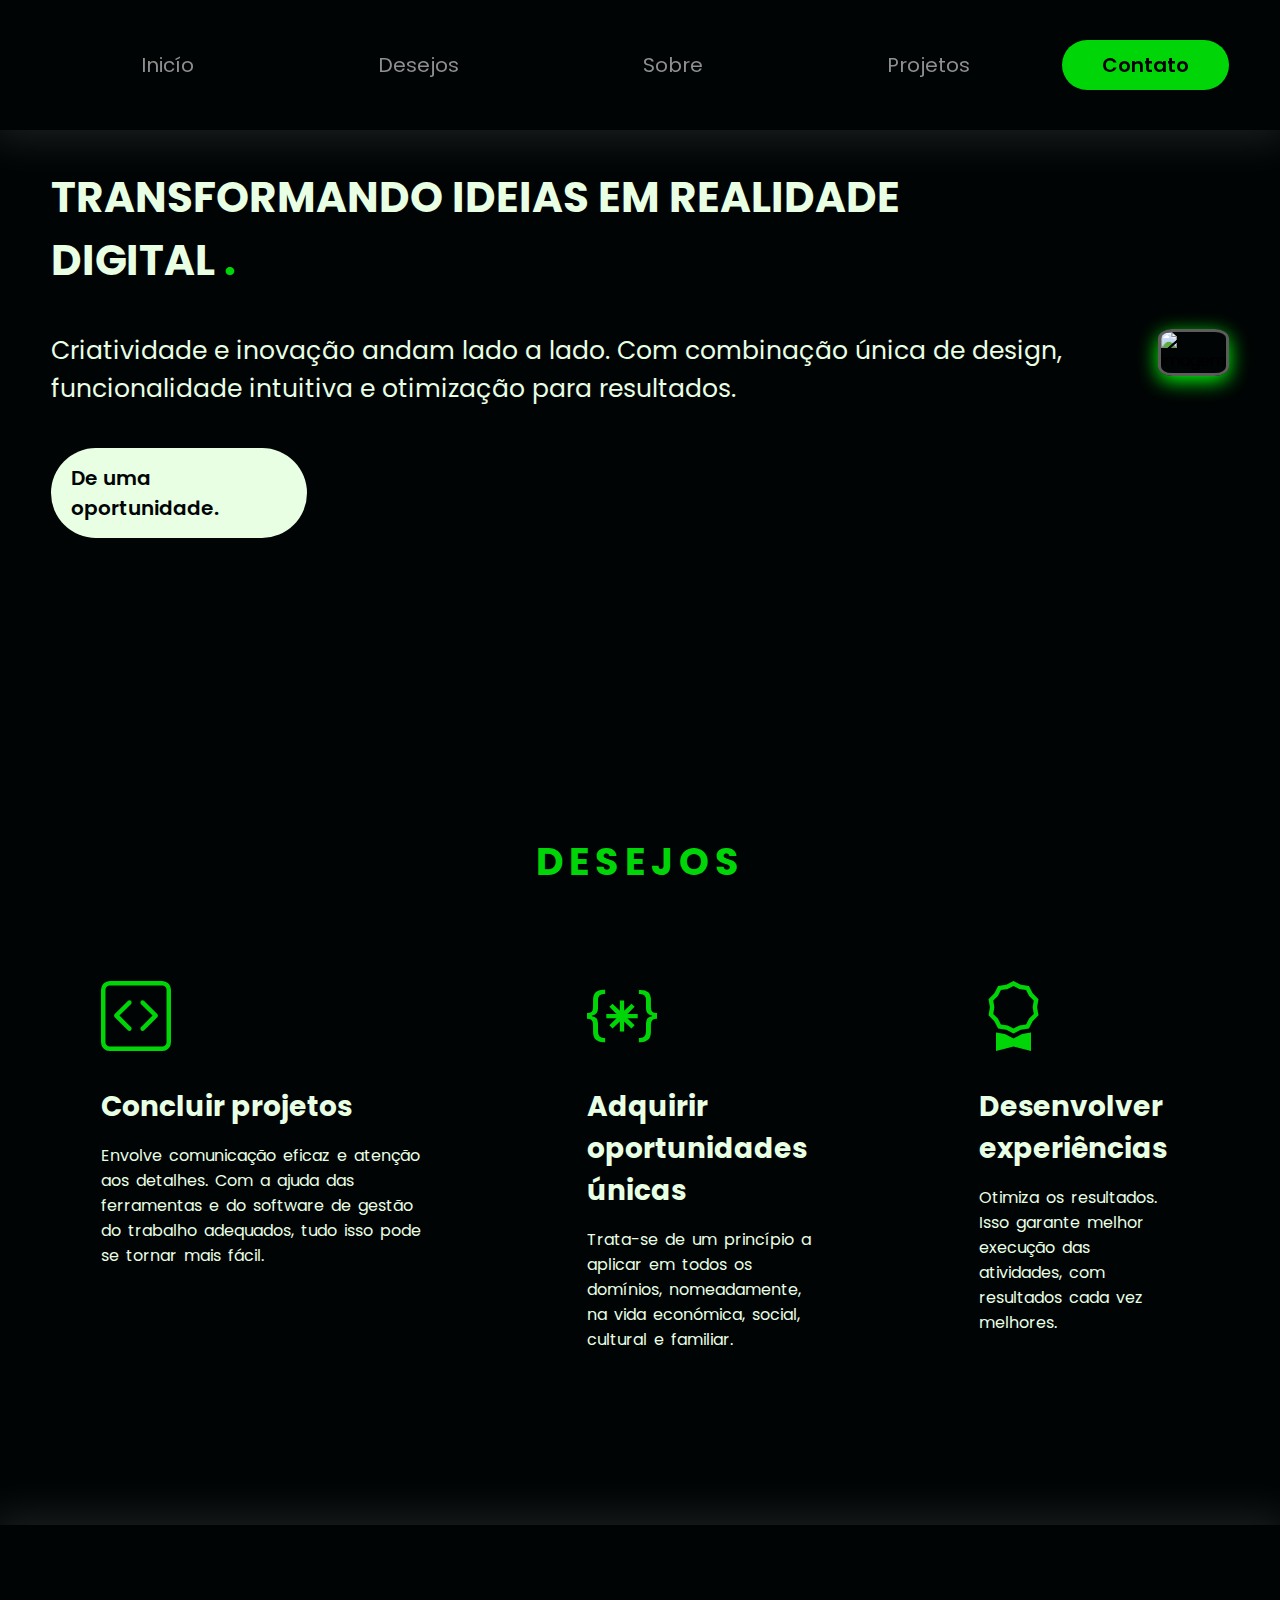
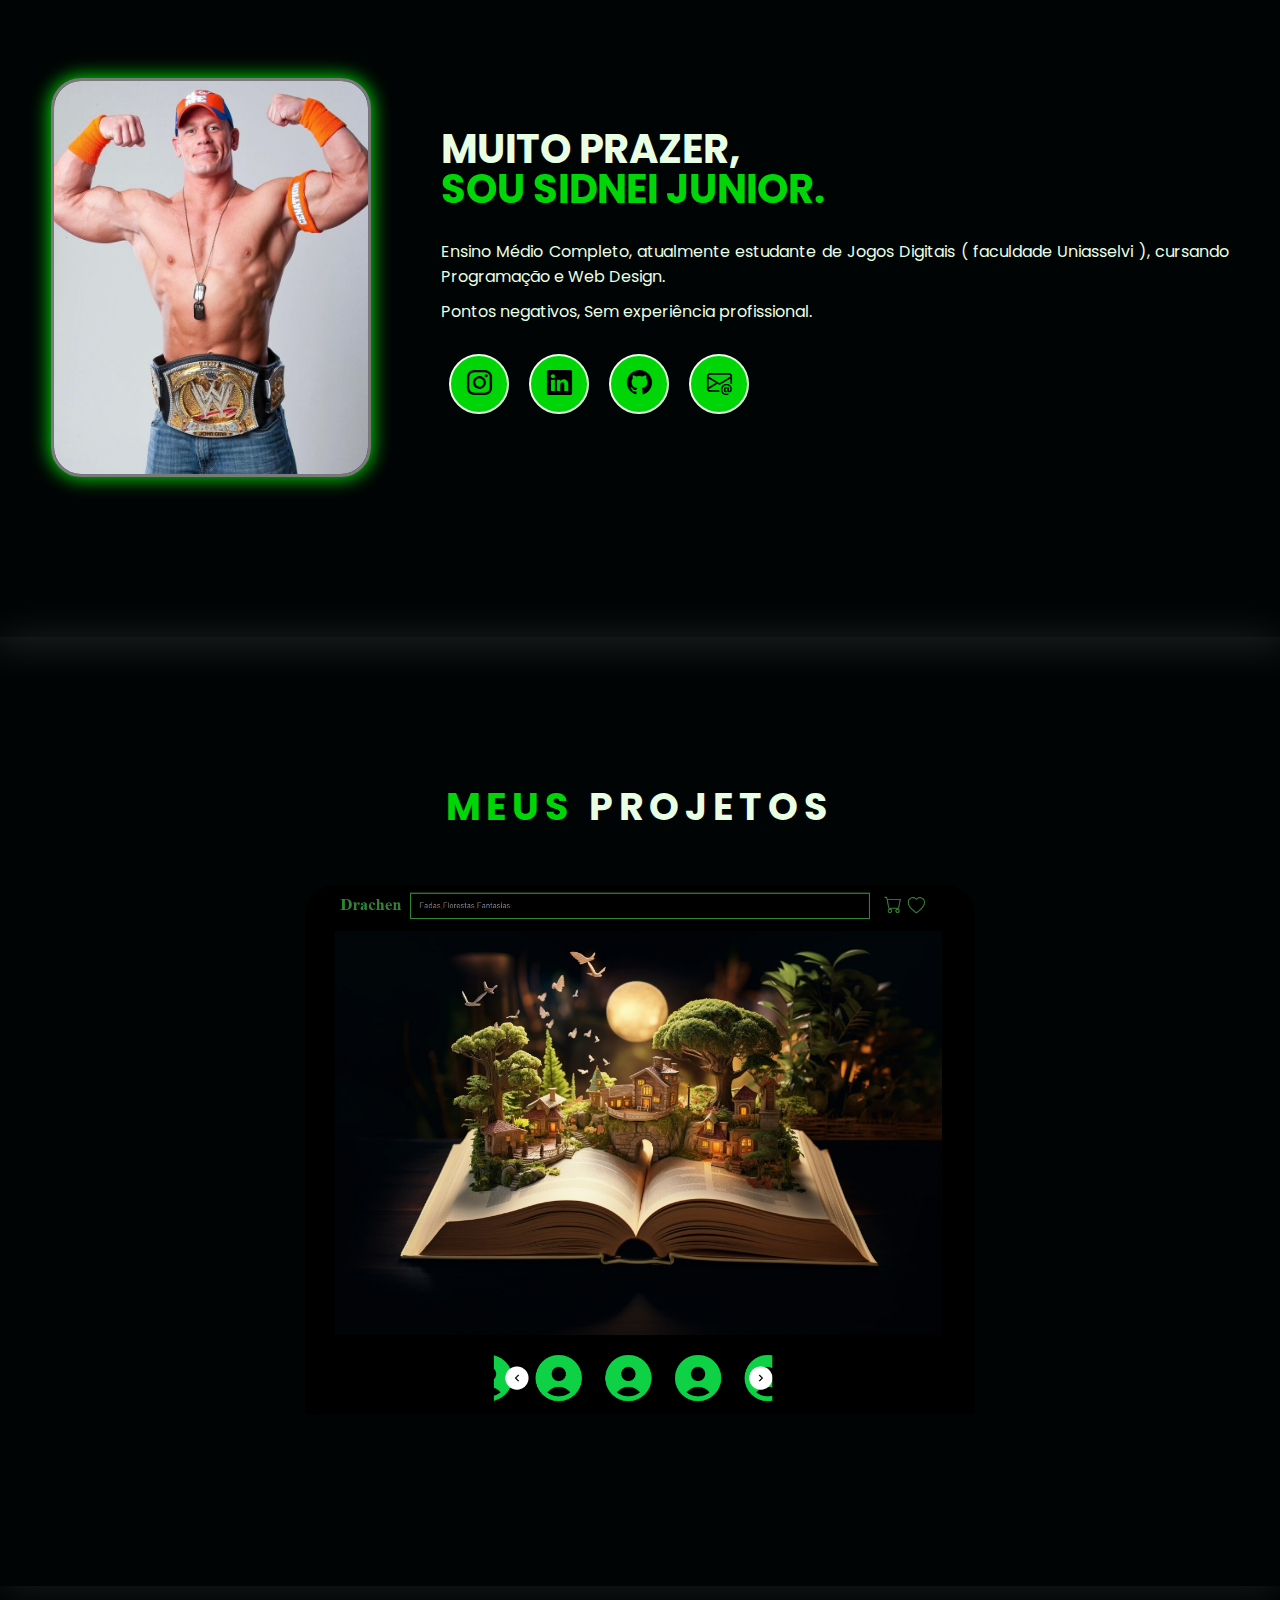
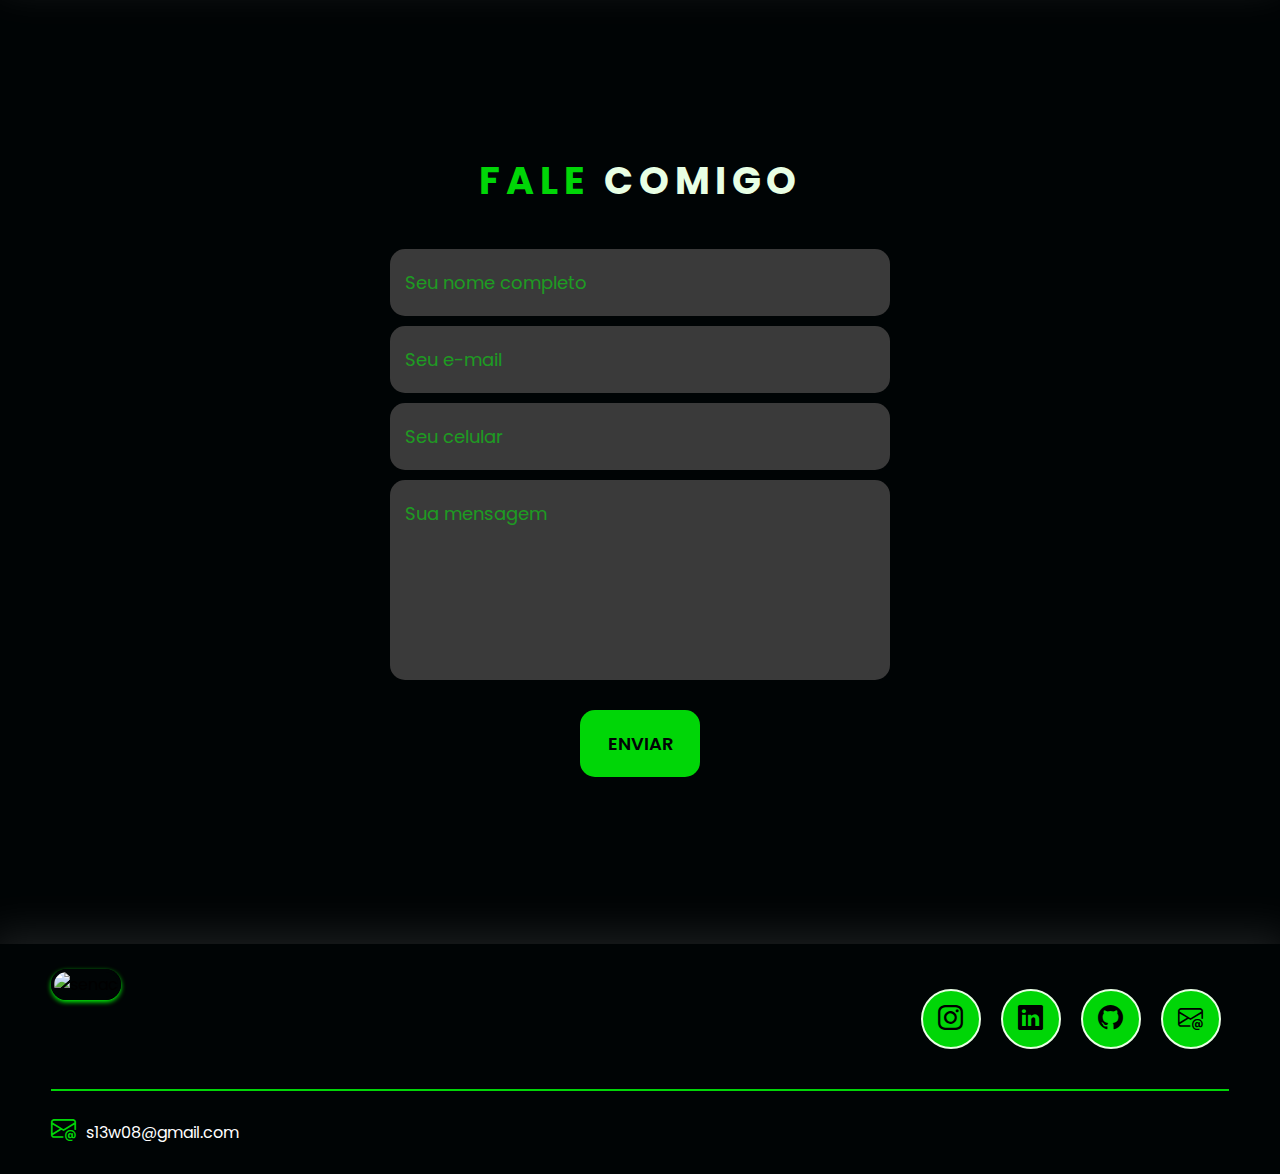
==== commit ffba8bb0: "Add files via upload" ====
--- a/Portfólio/index.html
+++ b/Portfólio/index.html
@@ -38,14 +38,14 @@
                         <h1>TRANSFORMANDO IDEIAS EM REALIDADE DIGITAL<span> .</span></h1>
                         <p>Criatividade e inovação andam lado a lado. Com combinação única de design, funcionalidade
                             intuitiva e otimização para resultados.</p>
-                        <div class="btn_contato">
-                            <a href="#">
-                                <button>De uma oportunidade</button>
+                        <div class="btn_contato button1">
+                            <a href="#contato">
+                                <span>De uma oportunidade.</span>
                             </a>
                         </div>
                     </div>
                     <div class="image">
-                        <img src="images/tome.jpg" alt="imagem">
+                        <img src="images/kkkk.png" alt="imagem">
                     </div>
                 </div> 
             </div>
@@ -96,7 +96,7 @@
                 </div>
             </div>
         </section>
-        <section class="portfolio" id="projetos">
+        <section class="projetos" id="projetos">
             <div class="interface">
                 <h2 class="titulo">MEUS<span> PROJETOS</span></h2>
                 <div class="flex">
--- a/Portfólio/style.css
+++ b/Portfólio/style.css
@@ -4,17 +4,15 @@
     box-sizing: border-box;
     font-family: 'Poppins', sans-serif;
 }
-
 body{
     background-color: #000405;
-    height: 100vh;
 }
 html{
     scroll-behavior: smooth;
 }
 .interface{
     max-width: 1280px;
-    margin: 0 auto;
+    margin:  auto;
 }
 header{
     padding: 40px 4%;
@@ -66,8 +64,6 @@
 }
 .topo_site{
     padding: 13vw 4%;
-    margin-bottom: 40px;
-    margin-top: 100px;
 }
 .flex{
     display: flex;
@@ -89,9 +85,48 @@
     margin: 40px 0px;
     font-size: 25px;
 }
+.topo_site .button1{
+    width: 20vw;
+    padding: 15px 20px;
+    background-color: #E8FFE4;
+    text-decoration: none;
+    border-radius: 120px;
+    position: relative;
+    overflow: hidden;
+}
+.topo_site .button1 span{
+    font-size: 20px;
+    color: #000405;
+    position: relative;
+    font-weight: 600;
+}
+.button1 a{
+    text-decoration: none;
+}
+ .button1:before{
+    content: '';
+    background-color: #00ff08b9;
+    width: 0px;
+    height: 0px;
+    top:var(--eixoY);
+    left: var(--eixoX);
+    transform: translate(-50%,-50%);
+    position: absolute;
+    border-radius: 50%;
+    transition: width .7s, height.7s; 
+}
+.button1:hover{
+    box-shadow: 0px 0px 8px #00ff08;
+    transform: scale(1.05);
+    transition: .5s;
+}
+.button1:hover::before{
+    width: 800px;
+    height: 800px;
+}
 .topo_site .image img{
-    width: 25vw;
-    border-radius: 40%;
+    width: 20vw;
+    border-radius: 20%;
     border: 3px solid #5c5c5c;
     box-shadow: 0px 5px 20px #00ff08;
     position: relative;
@@ -149,7 +184,8 @@
     box-shadow: 0 0 40px 10px #ffffff1d;
 }
 .sobre .image_sobre img{
-    width: 100%;
+    width: 25vw;
+    position: relative;
     border: 3px solid rgba(255, 255, 255, 0.47);
     border-radius: 30px;
     box-shadow: 0px 0px 20px #00ff08;
@@ -188,9 +224,10 @@
 .btn_social button:hover{
     background-color: #E8FFE4;
     transition: 0.5s;
-}
-.portfolio{
-    padding: 12vw 4%;
+
+}
+.projetos{
+    padding: 11vw 4%;
     box-shadow: 0 0 40px 0px #ffffff1d;
 }
 .img_port{
@@ -200,7 +237,7 @@
     background-repeat: no-repeat;
     border-radius: 30px;
 }
-.portfolio .flex{
+.projetos .flex{
     justify-content: space-around;
     margin-top: 50px;
 }
